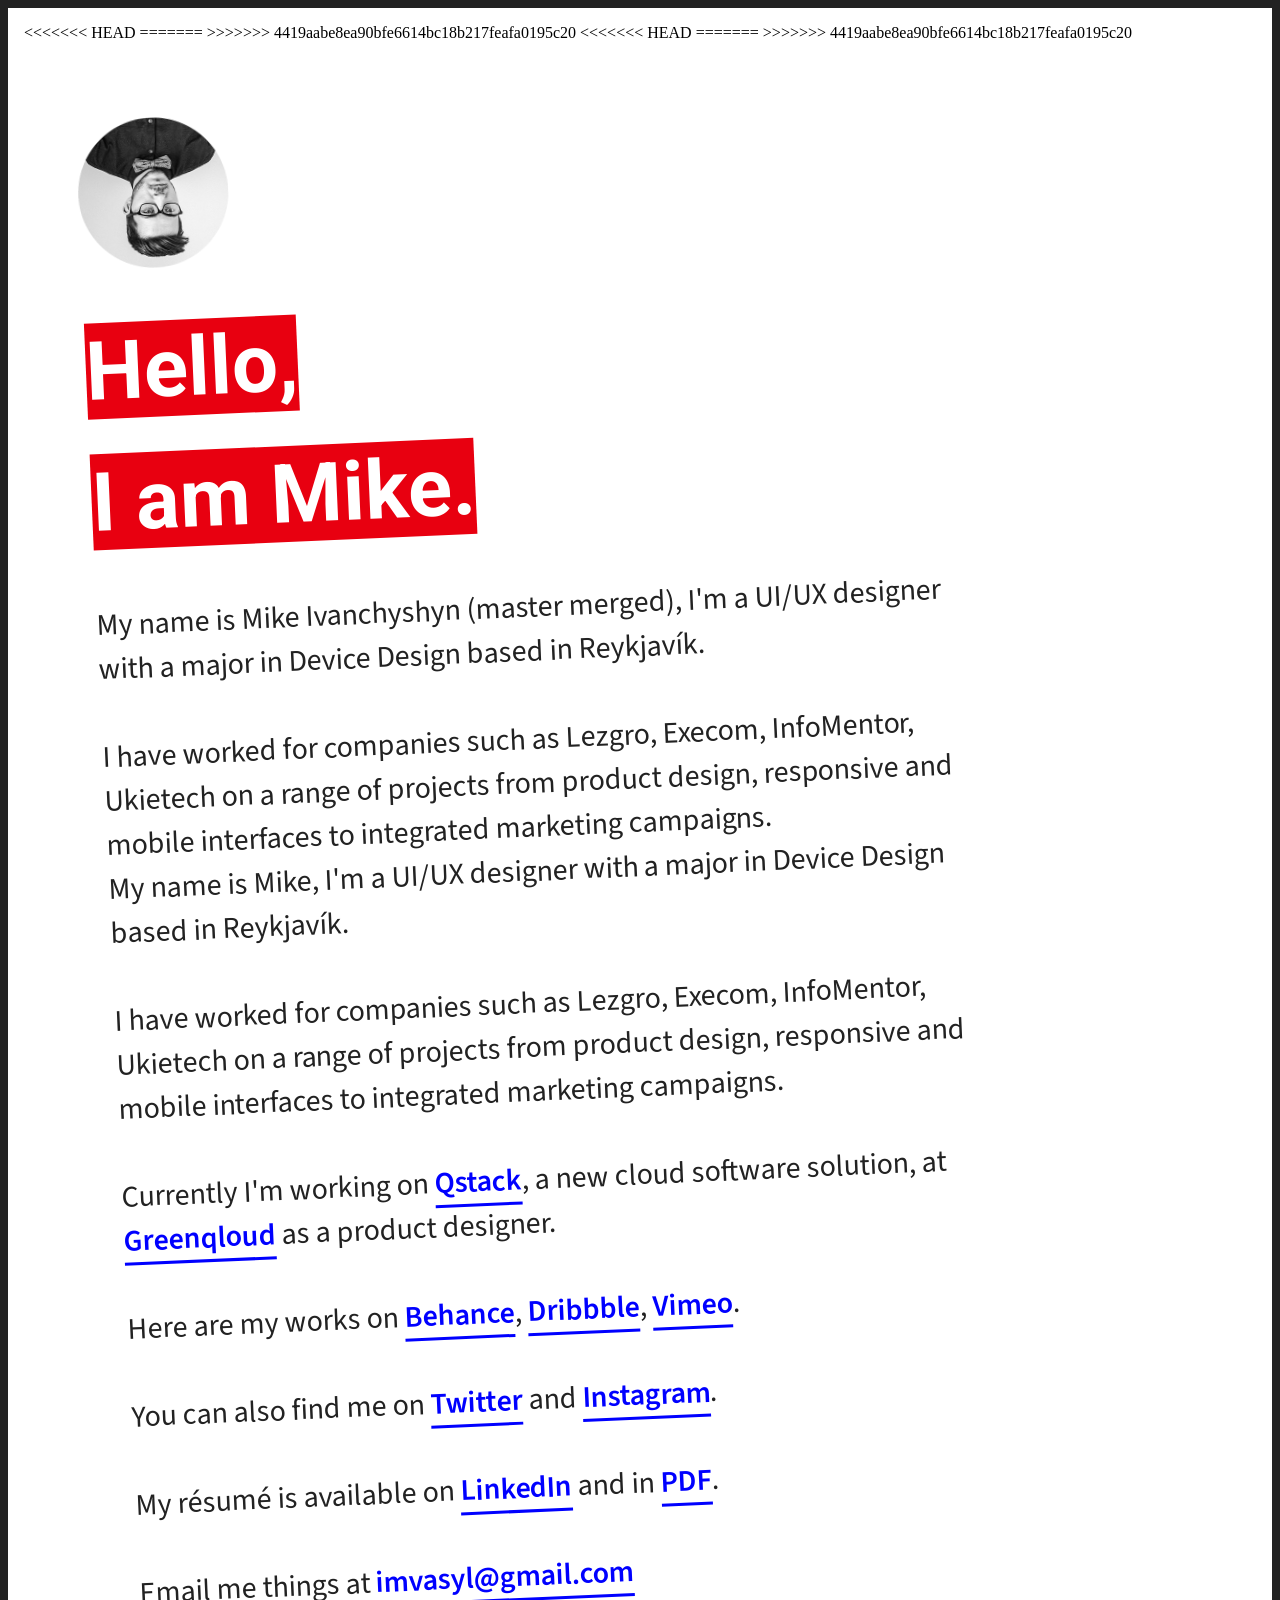
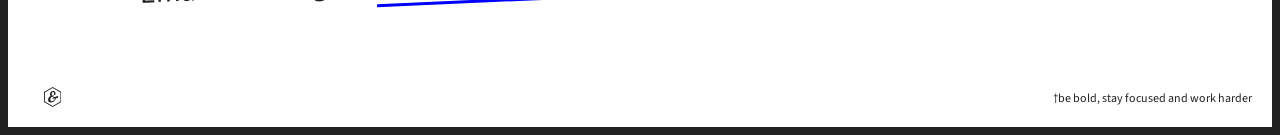
==== index.html @ f7f39c8c "Merged master fixed conflict." ====
<!DOCTYPE html>
<html lang="en">
<head>
<<<<<<< HEAD
	<title>Mike Ivanchyshyn - UI/UX Designer</title>
	<meta charset="utf-8">
	<meta property="og:title" content="Mike Ivanchyshyn, UI/UX Designer based in Reykjavík.">
=======
	<title>Mike - UI/UX Designer</title>
	<meta charset="utf-8">
	<meta property="og:title" content="Mike, UI/UX Designer based in Reykjavík.">
>>>>>>> 4419aabe8ea90bfe6614bc18b217feafa0195c20
	<meta property="og:type" content="website">
	<meta property="og:url" content="http://imvasyl.com">
	<meta property="og:image" content="http://imvasyl.com/images/hello@2x.png">
	<meta name="viewport" content="width=device-width, initial-scale=1.0">
	<link rel="stylesheet" href="css/core.css">   
    <meta name="description" content="UI/UX Designer based in Reykjavík."/>
	<meta name="keywords" content="ui, ux, design, qstack, iceland, reykjavik, movies, cv, resume, portfolio" />
<<<<<<< HEAD
	<meta name="author" content="Mike Ivanchyshyn" />
=======
	<meta name="author" content="Mike" />
>>>>>>> 4419aabe8ea90bfe6614bc18b217feafa0195c20
    <link rel="shortcut icon" href="images/icons/favicon.ico">
    <link rel="apple-touch-icon-precomposed" href="images/icons/phone.png">
    <link rel="apple-touch-icon-precomposed" sizes="72x72" href="images/icons/tablet.png">
    <link rel="apple-touch-icon-precomposed" sizes="114x114" href="images/icons/retina.png">
    <script>
  (function(i,s,o,g,r,a,m){i['GoogleAnalyticsObject']=r;i[r]=i[r]||function(){
  (i[r].q=i[r].q||[]).push(arguments)},i[r].l=1*new Date();a=s.createElement(o),
  m=s.getElementsByTagName(o)[0];a.async=1;a.src=g;m.parentNode.insertBefore(a,m)
  })(window,document,'script','//www.google-analytics.com/analytics.js','ga');
  ga('create', 'UA-55650185-1', 'auto');
  ga('send', 'pageview');
</script>
</head>
<body>
	<article class="slide first-content">
		<div class="label">&#8224be bold, stay focused and work harder</div>
		<div id="hero">
		<div class="center">
			<div class="row">
				<section class="fg12">
				<div class="image"></div>
				<h1><span style="background-color: #e80010">Hello,<br>I am Mike.</span></h1>
				</section>
				<section class="fg8">My name is Mike Ivanchyshyn (master merged), I'm a UI/UX designer with a major in Device Design based in Reykjavík.<br><br>I have worked for companies such as Lezgro, Execom, InfoMentor, Ukietech on a range of projects from product design, responsive and mobile interfaces to integrated marketing campaigns.</section>
				<section class="fg8">My name is Mike, I'm a UI/UX designer with a major in Device Design based in Reykjavík.<br><br>I have worked for companies such as Lezgro, Execom, InfoMentor, Ukietech on a range of projects from product design, responsive and mobile interfaces to integrated marketing campaigns.</section>
				<section class="fg8">
					<br>Currently I'm working on <a href="http://www.qstack.com/" target="_blank">Qstack</a>, a new cloud software solution, at <a href="http://www.greenqloud.com/" target="_blank">Greenqloud</a> as a product designer.
				</section>
				<section class="fg8"><br>Here are my works on <a href="http://bit.ly/1yxgBix" target="_blank">Behance</a>, <a href="http://bit.ly/1nhcpyp" target="_blank">Dribbble</a>, <a href="http://bit.ly/1uVtcsa" target="_blank">Vimeo</a>.
				</section>
				<section class="fg8"><br>You can also find me on <a href="http://bit.ly/1xsw8yW" target="_blank">Twitter</a> and <a href="http://bit.ly/1BzmZak" target="_blank">Instagram</a>.	
				</section>
				<section class="fg8"><br>My résumé is available on <a href="http://bit.ly/1pmM3GB" target="_blank">LinkedIn</a> and in <a href="files/mike_ivanchyshyn_résumé.pdf" target="_blank">PDF</a>.
				</section>
				<section class="fg8"><br>Email me things at <a href="mailto:imvasyl@gmail.com">imvasyl@gmail.com</a>
				</section>
				<section class="fg6">
					<br><br>
				</section>
			</div>
		</div>
		</div>
	</article>

<div class="icon">
       <svg version="1.1" id="Laag_1" xmlns="http://www.w3.org/2000/svg" xmlns:xlink="http://www.w3.org/1999/xlink" x="0px" y="0px"
	 width="17.321px" height="20px" viewBox="0 0 17.321 20" enable-background="new 0 0 17.321 20" xml:space="preserve">
<g>
	<g>
		<path fill="#222222" d="M8.66,20L0,15V5l8.66-5l8.66,5v10L8.66,20L8.66,20z M0.879,14.493l7.781,4.493l7.782-4.493V5.507
			L8.66,1.015L0.879,5.507V14.493L0.879,14.493z"/>
	</g>
	<g>
		<g>
			<path fill="#222222" d="M13.92,10.724c-0.474,0.163-1.554,0.547-2.027,0.681c-0.133,0.488-0.34,0.962-0.592,1.376
				c-0.281,0.533-0.651,0.991-1.095,1.376c-0.429,0.399-0.917,0.71-1.45,0.932c-0.562,0.222-1.213,0.326-1.819,0.326
				c-0.473,0-1.021-0.074-1.376-0.207c-0.34-0.148-0.621-0.34-0.843-0.562c-0.237-0.251-0.385-0.533-0.488-0.843
				c-0.104-0.325-0.163-0.651-0.163-0.991c0-0.385,0.059-0.784,0.178-1.184c0.133-0.414,0.311-0.799,0.547-1.154
				c0.532-0.769,1.183-1.257,2.086-1.494C6.553,8.742,6.331,8.476,6.183,8.165C6.035,7.854,5.961,7.529,5.961,7.203
				c0-0.399,0.074-0.754,0.237-1.139c0.178-0.355,0.399-0.71,0.681-1.021C7.159,4.733,7.5,4.496,7.899,4.304
				c0.399-0.178,0.829-0.281,1.302-0.281c2.441,0,2.766,2.722,1.953,4.349C10.665,8.061,9.97,7.618,9.659,7.366
				C11.183,5.251,8.52,3.86,7.81,6.271c-0.074,0.251-0.118,0.503-0.118,0.74c0,0.222,0.029,0.429,0.089,0.636
				C8.076,8.816,8.801,8.534,9.97,8.46L9.704,9.481c-2.042,0.104-3.388,1.036-3.388,3.121c0,2.397,3.61,2.012,4.823-1.05
				c-0.843,0.177-1.701,0.281-2.574,0.296c0.089-0.429,0.177-0.932,0.251-1.376c1.627-0.089,3.994-0.828,5.444-1.627
				C14.171,9.348,14.023,10.235,13.92,10.724z"/>
		</g>
	</g>
</g></svg>
</div>

</body>
</html>
---- css/core.css ----
@import url(http://fonts.googleapis.com/css?family=Roboto:900);
@import url(http://fonts.googleapis.com/css?family=Source+Sans+Pro);
@import url(http://fonts.googleapis.com/css?family=Source+Sans+Pro:600);

html { 

text-rendering: optimizeLegibility !important;

-webkit-font-smoothing: antialiased !important;

-moz-osx-font-smoothing: grayscale;

}

i[class*="icon"] {
  margin-right:8px;
  line-height: 1;
}

.image {
  margin-top: 30px;
  margin-bottom: 20px;
  width: 150px;
  height: 150px;
  background-size: cover;
  background-repeat: no-repeat;
  background-image: url("../images/hello@2x.png");
}

article,section,summary{display:block}
body{margin:0}a{background:transparent}
.center{max-width:80em;margin:0 auto;position:relative}
.row{margin:0 .5em;padding:2% 1em 0;overflow:hidden;height:1%;*zoom:1;min-height:1%}
.clearfix{height:0;clear:both;display:block;overflow:hidden;visibility:hidden;width:0;height:0}
.fg6,.fg8,.fg12{margin:0 8% 0;padding:0;float:left;position:relative}
.fg12{width:96%}.fg8{width:72.66%}.fg6{width:46%}
.push12{margin-left:100%}
.push8{margin-left:68.66%}
.push6{margin-left:52%}
.fg-no-gutter{padding:0 3.5%;margin-top:0;margin-bottom:0}
.fg-no-gutter > [class*="fg"]{margin:0;padding:0;float:left;position:relative}
.fg-no-gutter img{max-width:100%;max-height:100%}
.fg-no-gutter .fg12{width:100%}.fg-no-gutter .fg8{width:66.66%}.fg-no-gutter .fg6{width:50%}.fg-no-gutter 
.push12{margin-left:100%}.fg-no-gutter .push8{margin-left:66.66%}.fg-no-gutter .push6{margin-left:50%}.fg-no-gutter
.fg-no-mobile{display:block !important}.fg-no-desktop{display:none !important}@media screen and (max-width: 36.5em ){.row{padding:0 1em;margin:0}.fg1,.fg2{width:46%;margin-bottom:1em}.fg3,.fg4,.fg5,.fg6,.fg7,.fg8,.fg9,.fg10,.fg11,.fg12{margin:0 2% 1em;padding:0;width:96%}.fg-no-gutter > [class*="fg"]{width:50%}.fg-no-mobile{display:none !important}.fg-no-desktop{display:block !important}}

body { padding: 16px;
border: 8px solid #222222;
  background: #fff;
  background:linear-gradient(to right, #fff, #fff, #fff, #fff);
  background-size: 600% 100%;
  position:relative;
  z-index:1;
  -webkit-animation:HeroBG 20s ease infinite;
  -moz-animation:HeroBG 20s ease infinite;
  -o-animation:HeroBG 20s ease infinite;
  animation:HeroBG 20s ease infinite
}

@-webkit-keyframes 
HeroBG {
  0%{background-position:0 0}
  50%{background-position:100% 0}
  100%{background-position:0 0}
  }

@-moz-keyframes 
HeroBG{
  
0%{background-position:0 0}
50%{background-position:100% 0}
100%{background-position:0 0}

}

@-o-keyframes HeroBG
{

0%{background-position:0 0}
50%{background-position:100% 0}
100%{background-position:0 0}

}

@keyframes HeroBG
{
  0%{background-position:0 0}
  50%{background-position:100% 0}
  100%{background-position:0 0}
}


.row {

    -ms-transform: rotate(-2.5deg); /* IE 9 */
    -webkit-transform: rotate(-2.5deg); /* Chrome, Safari, Opera */
    transform: rotate(-2.5deg);
}


a {
  color: blue;
  text-decoration: none;
  font-family: 'Source Sans Pro', Arial, sans-serif !important;
  font-weight: 600;
  border-bottom: 3px solid blue;

}

a:hover {
  color: white;
  background-color: blue;
  border-bottom: 3px solid blue;
}


h1 {color: white;
  font-size:5.1em;
  margin:0.45em 0;
  text-align: left;
  letter-spacing: 0.00em;
  line-height: 1.6em;
  font-family: 'Roboto', sans-serif;
  
}

::selection {
    color: blue;}

.fg12 {
	margin-left: 60px;
  
}

.fg8 {
  color: #222222;
  margin-left: 60px;
  margin-right: 10px;
	font-size: 30px !important;
	letter-spacing: -0.00em;
  font-family: "Source Sans Pro", sans-serif !important; 
	font-weight: 400;
  line-height: 44px;
	text-align: left;
}

.fg6 {margin-bottom: 60px;
  font-size: 12px !important;
  letter-spacing: -0.000em;
  color: #222222;
  font-family: "Source Sans Pro", sans-serif !important;
  text-align: left;
  
}

.icon {
  margin-left: 20px;
          }

.label {
  position: absolute;
  right: 20px;
  bottom: 20px;
 font-size: 12px !important;
  letter-spacing: -0.000em;
  color: #222222;
  font-family: "Source Sans Pro", Arial, sans-serif !important;
  text-align: right;}


}
.fg-no-gutter > [class*="fg"] {
	height: auto;
	background: none;
}


/* ======================================= 
   media queries
   ======================================= */


/* tablet size */   
@media screen and (max-width: 48em ) {
	
	/* css */
	
}   
    
/* smartphone size */
@media screen and (max-width: 568px ) {

.row{
    
    -ms-transform: rotate(-0.0deg); /* IE 9 */
    -webkit-transform: rotate(-0.0deg); /* Chrome, Safari, Opera */
    transform: rotate(-0.0deg);
}

  body { 
  padding: 0px;
  border: 6px solid #222222;
 
   
}



.image {
  margin-top: 30px;
  margin-bottom: 20px;
  padding: 30 0 20 20px;
  width: 120px;
  height: 120px;
  background-size: cover;
  background-repeat: no-repeat;
  background-image: url("../images/hello@2x.png");
}

h1 {font-size: 3.5em;
  margin: 0.65em 0 0.15em ;
  text-align: left;
  position:relative;
  color: white;
  line-height: 1.6em;
  letter-spacing: 0.00em;
  font-family: 'Roboto', sans-serif;
}

.fg12 {
  margin-left: 10px;
  
}

.fg8 {
  margin-left: 10px;
  font-size: 27px !important;
  letter-spacing: -0.00em;
  color: #222222;
  text-align: justify;
  font-family: "Source Sans Pro", Arial, sans-serif !important; 
  font-weight: 400;
  line-height: 40px;
  text-align: left;
}

.fg6 {
  margin-left: 10px;
  margin-bottom: 0px;
  font-size: 12px !important;
  letter-spacing: -0.000em;
  color: #222222;
  font-family: "Source Sans Pro", Arial, sans-serif !important;
  text-align: left;
  
}

.icon { margin-left: 26px;
  margin-bottom: 10px;
          }

.label {
  right: 26px;
  bottom: 17px;
 font-size: 13px !important;
  letter-spacing: -0.000em;
  color: #222222;
  font-family: "Source Sans Pro", Arial, sans-serif !important;
  text-align: right;}

}
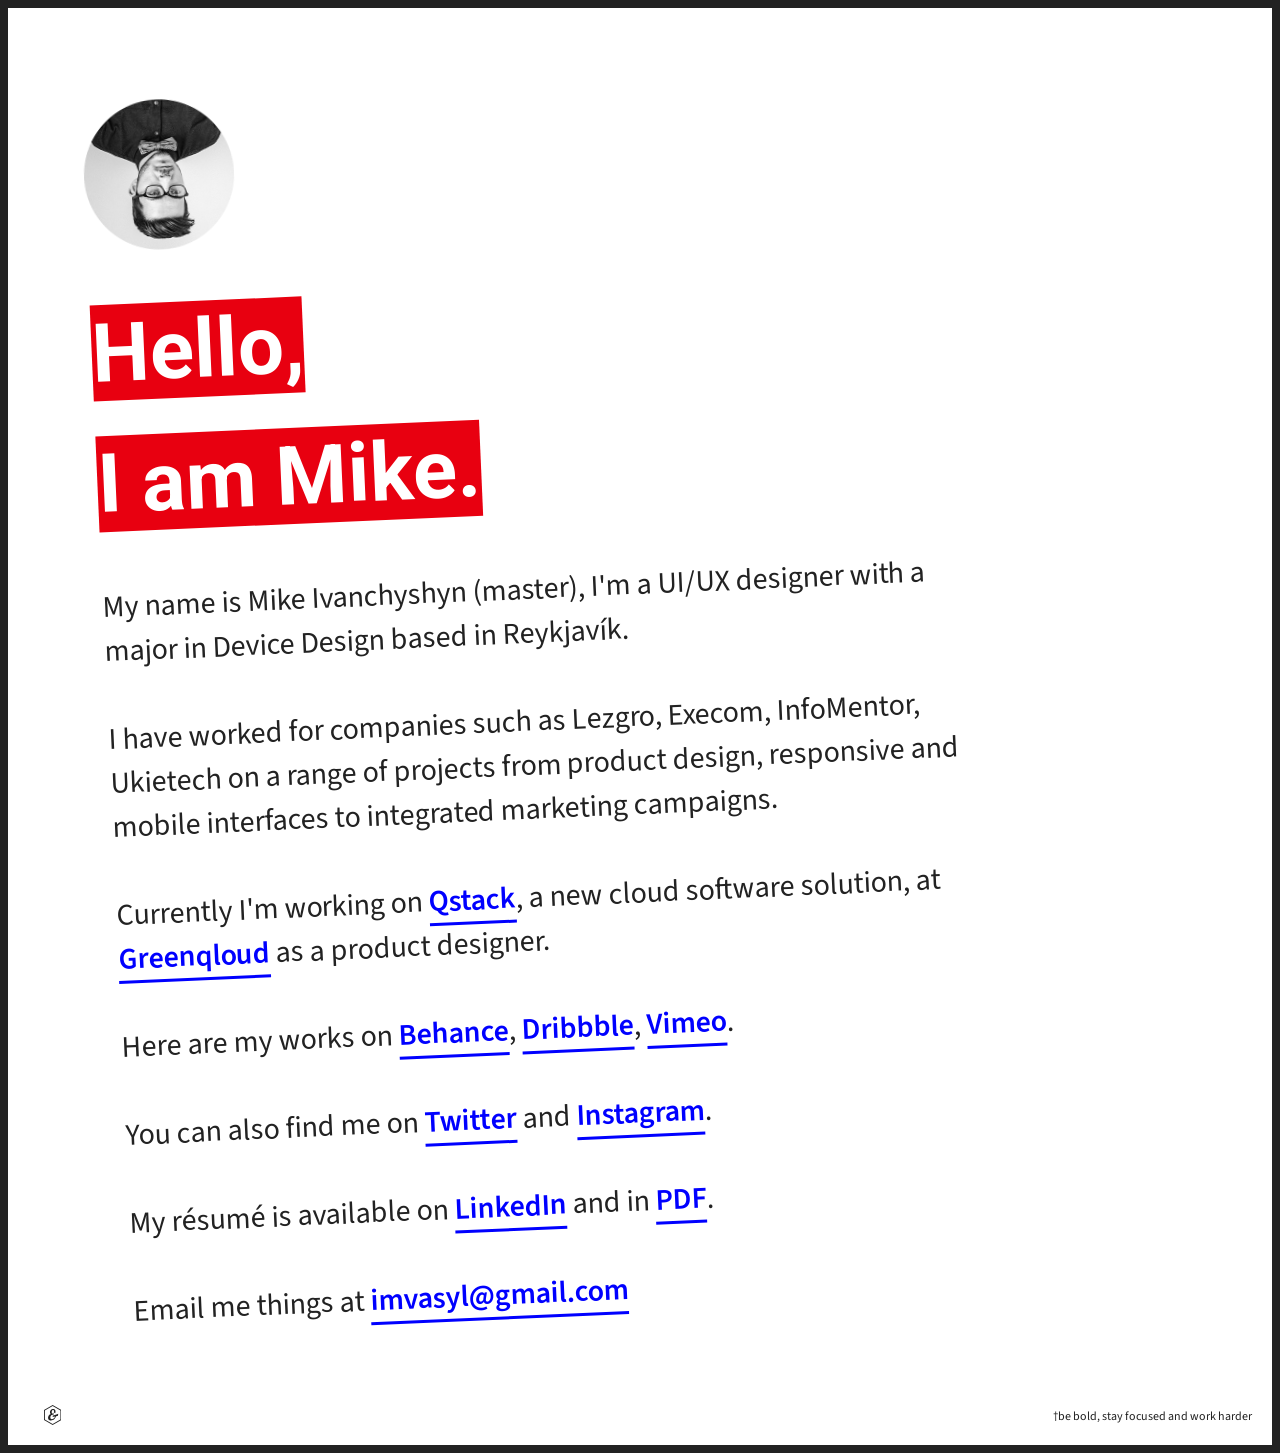
==== commit 9906d9b5: "ffdfd" ====
--- a/index.html
+++ b/index.html
@@ -1,15 +1,9 @@
 <!DOCTYPE html>
 <html lang="en">
 <head>
-<<<<<<< HEAD
 	<title>Mike Ivanchyshyn - UI/UX Designer</title>
 	<meta charset="utf-8">
 	<meta property="og:title" content="Mike Ivanchyshyn, UI/UX Designer based in Reykjavík.">
-=======
-	<title>Mike - UI/UX Designer</title>
-	<meta charset="utf-8">
-	<meta property="og:title" content="Mike, UI/UX Designer based in Reykjavík.">
->>>>>>> 4419aabe8ea90bfe6614bc18b217feafa0195c20
 	<meta property="og:type" content="website">
 	<meta property="og:url" content="http://imvasyl.com">
 	<meta property="og:image" content="http://imvasyl.com/images/hello@2x.png">
@@ -17,11 +11,7 @@
 	<link rel="stylesheet" href="css/core.css">   
     <meta name="description" content="UI/UX Designer based in Reykjavík."/>
 	<meta name="keywords" content="ui, ux, design, qstack, iceland, reykjavik, movies, cv, resume, portfolio" />
-<<<<<<< HEAD
 	<meta name="author" content="Mike Ivanchyshyn" />
-=======
-	<meta name="author" content="Mike" />
->>>>>>> 4419aabe8ea90bfe6614bc18b217feafa0195c20
     <link rel="shortcut icon" href="images/icons/favicon.ico">
     <link rel="apple-touch-icon-precomposed" href="images/icons/phone.png">
     <link rel="apple-touch-icon-precomposed" sizes="72x72" href="images/icons/tablet.png">
@@ -45,8 +35,7 @@
 				<div class="image"></div>
 				<h1><span style="background-color: #e80010">Hello,<br>I am Mike.</span></h1>
 				</section>
-				<section class="fg8">My name is Mike Ivanchyshyn (master merged), I'm a UI/UX designer with a major in Device Design based in Reykjavík.<br><br>I have worked for companies such as Lezgro, Execom, InfoMentor, Ukietech on a range of projects from product design, responsive and mobile interfaces to integrated marketing campaigns.</section>
-				<section class="fg8">My name is Mike, I'm a UI/UX designer with a major in Device Design based in Reykjavík.<br><br>I have worked for companies such as Lezgro, Execom, InfoMentor, Ukietech on a range of projects from product design, responsive and mobile interfaces to integrated marketing campaigns.</section>
+				<section class="fg8">My name is Mike Ivanchyshyn (master), I'm a UI/UX designer with a major in Device Design based in Reykjavík.<br><br>I have worked for companies such as Lezgro, Execom, InfoMentor, Ukietech on a range of projects from product design, responsive and mobile interfaces to integrated marketing campaigns.</section>
 				<section class="fg8">
 					<br>Currently I'm working on <a href="http://www.qstack.com/" target="_blank">Qstack</a>, a new cloud software solution, at <a href="http://www.greenqloud.com/" target="_blank">Greenqloud</a> as a product designer.
 				</section>
@@ -91,6 +80,5 @@
 	</g>
 </g></svg>
 </div>
-
 </body>
 </html>
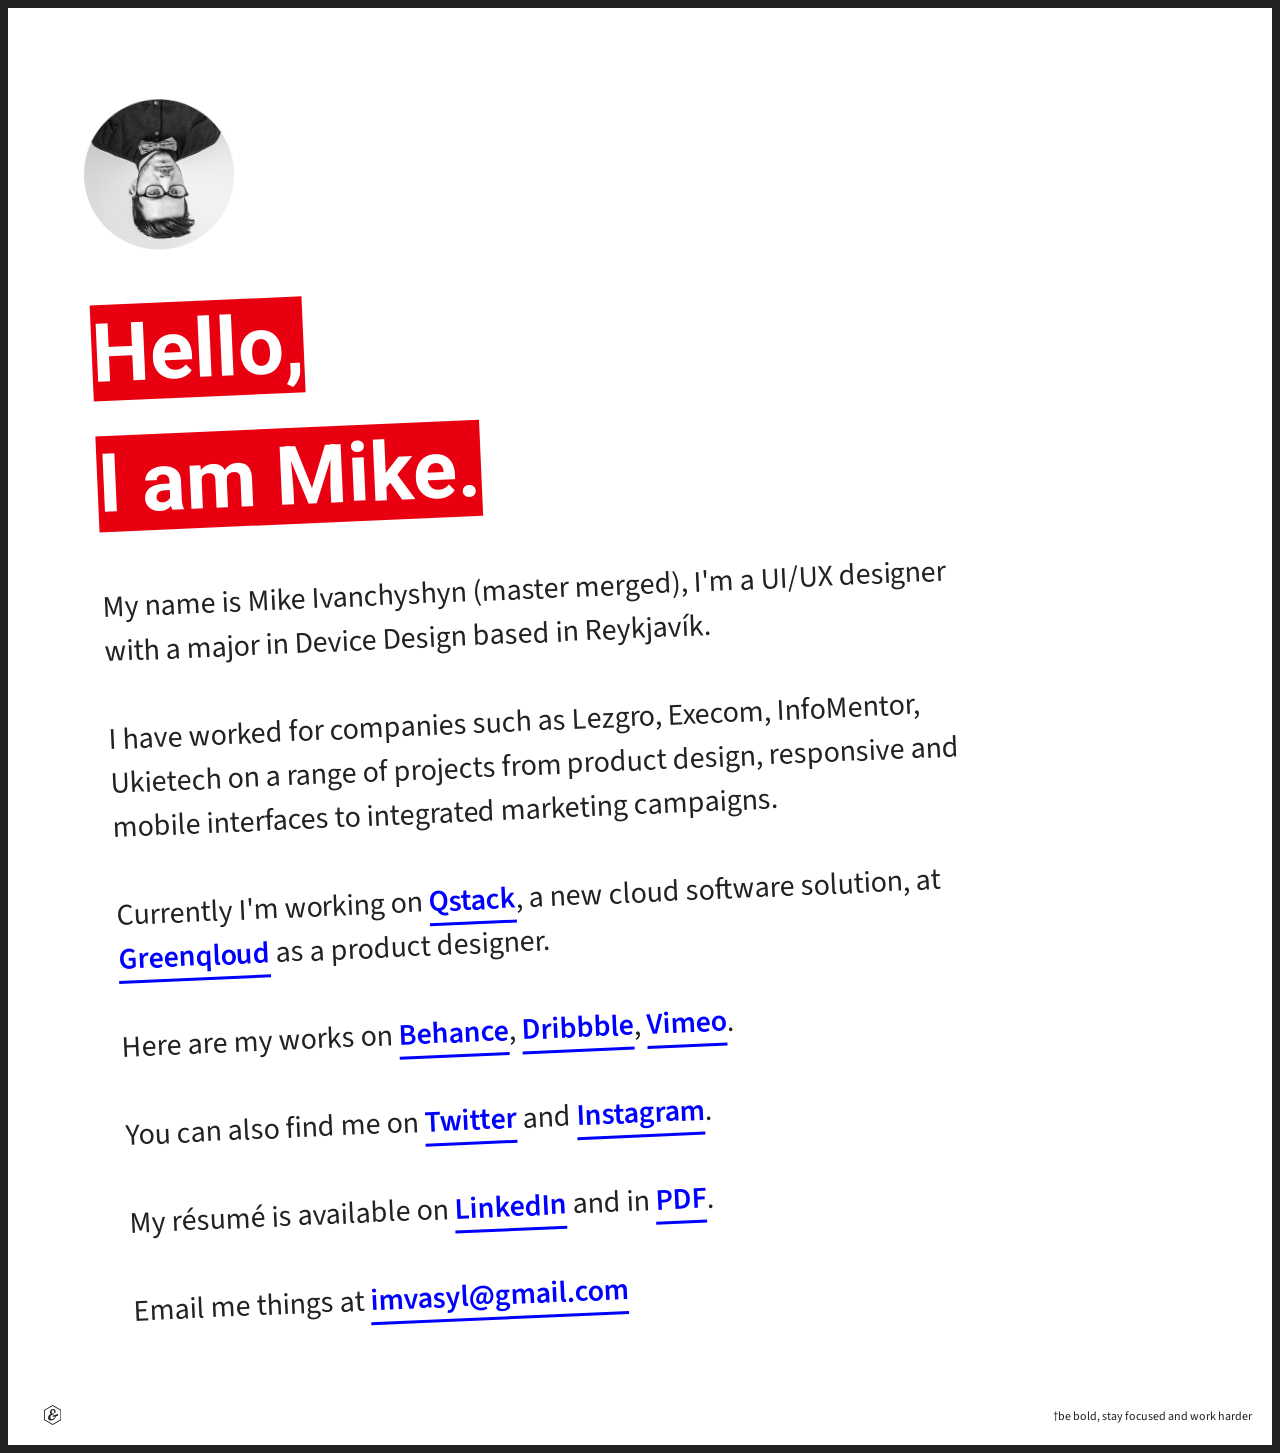
==== commit b99da025: "Clean commit" ====
--- a/index.html
+++ b/index.html
@@ -35,7 +35,7 @@
 				<div class="image"></div>
 				<h1><span style="background-color: #e80010">Hello,<br>I am Mike.</span></h1>
 				</section>
-				<section class="fg8">My name is Mike Ivanchyshyn (master), I'm a UI/UX designer with a major in Device Design based in Reykjavík.<br><br>I have worked for companies such as Lezgro, Execom, InfoMentor, Ukietech on a range of projects from product design, responsive and mobile interfaces to integrated marketing campaigns.</section>
+				<section class="fg8">My name is Mike Ivanchyshyn (master merged), I'm a UI/UX designer with a major in Device Design based in Reykjavík.<br><br>I have worked for companies such as Lezgro, Execom, InfoMentor, Ukietech on a range of projects from product design, responsive and mobile interfaces to integrated marketing campaigns.</section>
 				<section class="fg8">
 					<br>Currently I'm working on <a href="http://www.qstack.com/" target="_blank">Qstack</a>, a new cloud software solution, at <a href="http://www.greenqloud.com/" target="_blank">Greenqloud</a> as a product designer.
 				</section>
@@ -80,5 +80,6 @@
 	</g>
 </g></svg>
 </div>
+
 </body>
 </html>
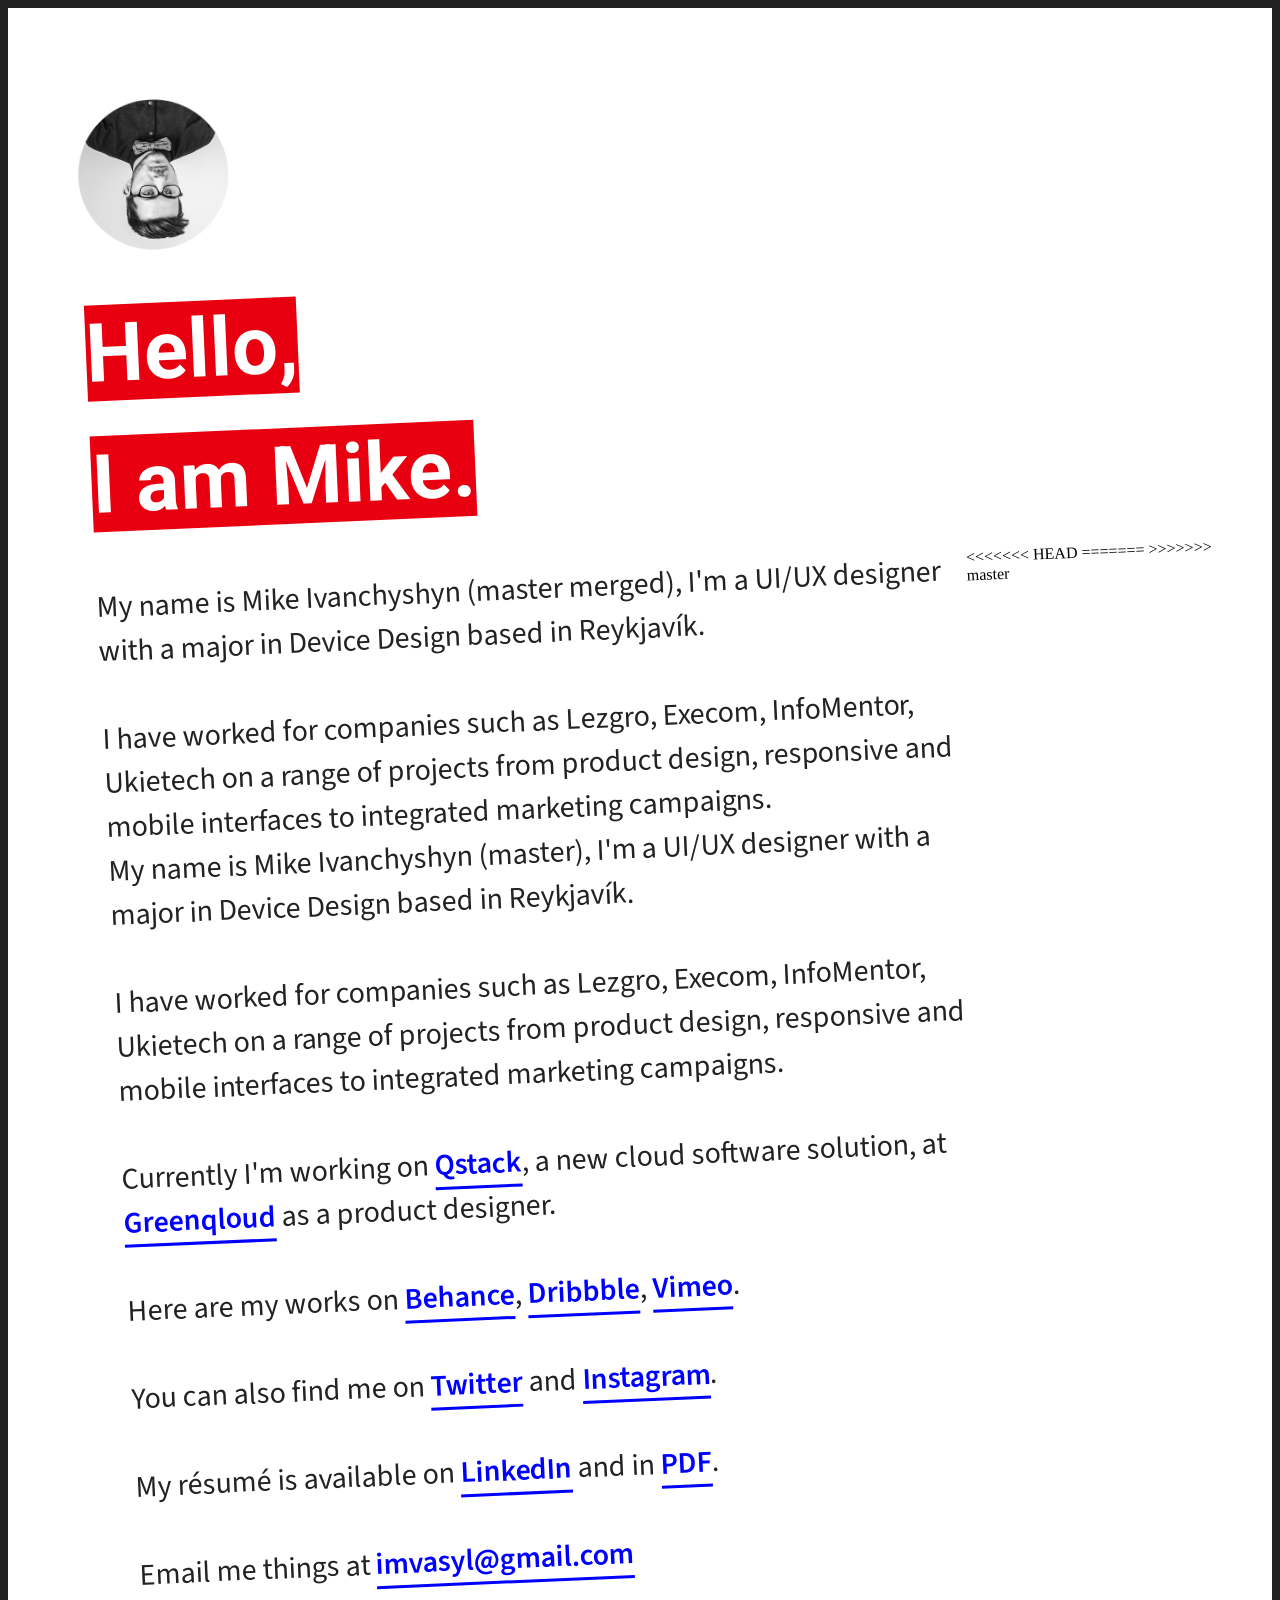
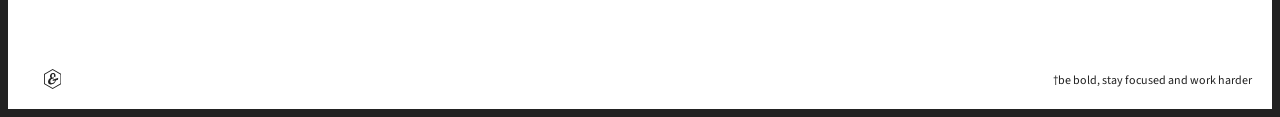
==== commit 1fd9d45d: "Fixed changes" ====
--- a/index.html
+++ b/index.html
@@ -35,7 +35,11 @@
 				<div class="image"></div>
 				<h1><span style="background-color: #e80010">Hello,<br>I am Mike.</span></h1>
 				</section>
+<<<<<<< HEAD
 				<section class="fg8">My name is Mike Ivanchyshyn (master merged), I'm a UI/UX designer with a major in Device Design based in Reykjavík.<br><br>I have worked for companies such as Lezgro, Execom, InfoMentor, Ukietech on a range of projects from product design, responsive and mobile interfaces to integrated marketing campaigns.</section>
+=======
+				<section class="fg8">My name is Mike Ivanchyshyn (master), I'm a UI/UX designer with a major in Device Design based in Reykjavík.<br><br>I have worked for companies such as Lezgro, Execom, InfoMentor, Ukietech on a range of projects from product design, responsive and mobile interfaces to integrated marketing campaigns.</section>
+>>>>>>> master
 				<section class="fg8">
 					<br>Currently I'm working on <a href="http://www.qstack.com/" target="_blank">Qstack</a>, a new cloud software solution, at <a href="http://www.greenqloud.com/" target="_blank">Greenqloud</a> as a product designer.
 				</section>
@@ -80,6 +84,5 @@
 	</g>
 </g></svg>
 </div>
-
 </body>
 </html>
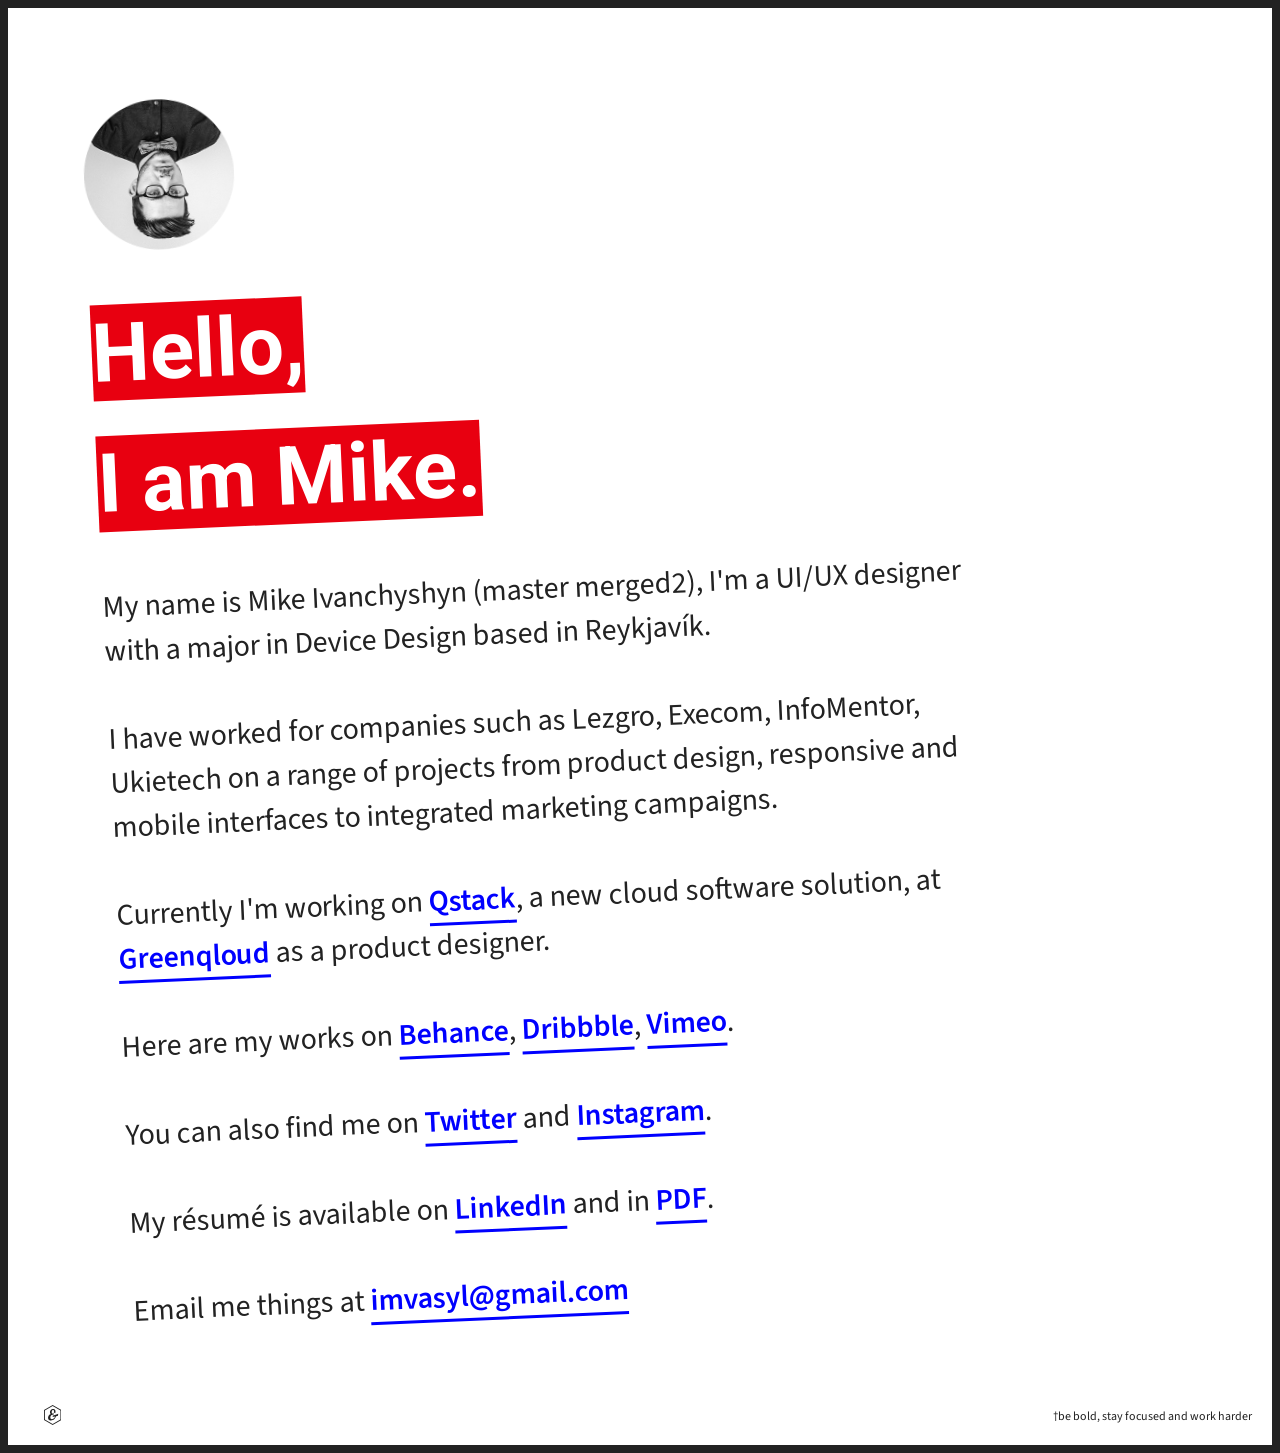
==== commit 44ed855f: "gdsffdsf" ====
--- a/index.html
+++ b/index.html
@@ -35,11 +35,7 @@
 				<div class="image"></div>
 				<h1><span style="background-color: #e80010">Hello,<br>I am Mike.</span></h1>
 				</section>
-<<<<<<< HEAD
-				<section class="fg8">My name is Mike Ivanchyshyn (master merged), I'm a UI/UX designer with a major in Device Design based in Reykjavík.<br><br>I have worked for companies such as Lezgro, Execom, InfoMentor, Ukietech on a range of projects from product design, responsive and mobile interfaces to integrated marketing campaigns.</section>
-=======
-				<section class="fg8">My name is Mike Ivanchyshyn (master), I'm a UI/UX designer with a major in Device Design based in Reykjavík.<br><br>I have worked for companies such as Lezgro, Execom, InfoMentor, Ukietech on a range of projects from product design, responsive and mobile interfaces to integrated marketing campaigns.</section>
->>>>>>> master
+				<section class="fg8">My name is Mike Ivanchyshyn (master merged2), I'm a UI/UX designer with a major in Device Design based in Reykjavík.<br><br>I have worked for companies such as Lezgro, Execom, InfoMentor, Ukietech on a range of projects from product design, responsive and mobile interfaces to integrated marketing campaigns.</section>
 				<section class="fg8">
 					<br>Currently I'm working on <a href="http://www.qstack.com/" target="_blank">Qstack</a>, a new cloud software solution, at <a href="http://www.greenqloud.com/" target="_blank">Greenqloud</a> as a product designer.
 				</section>
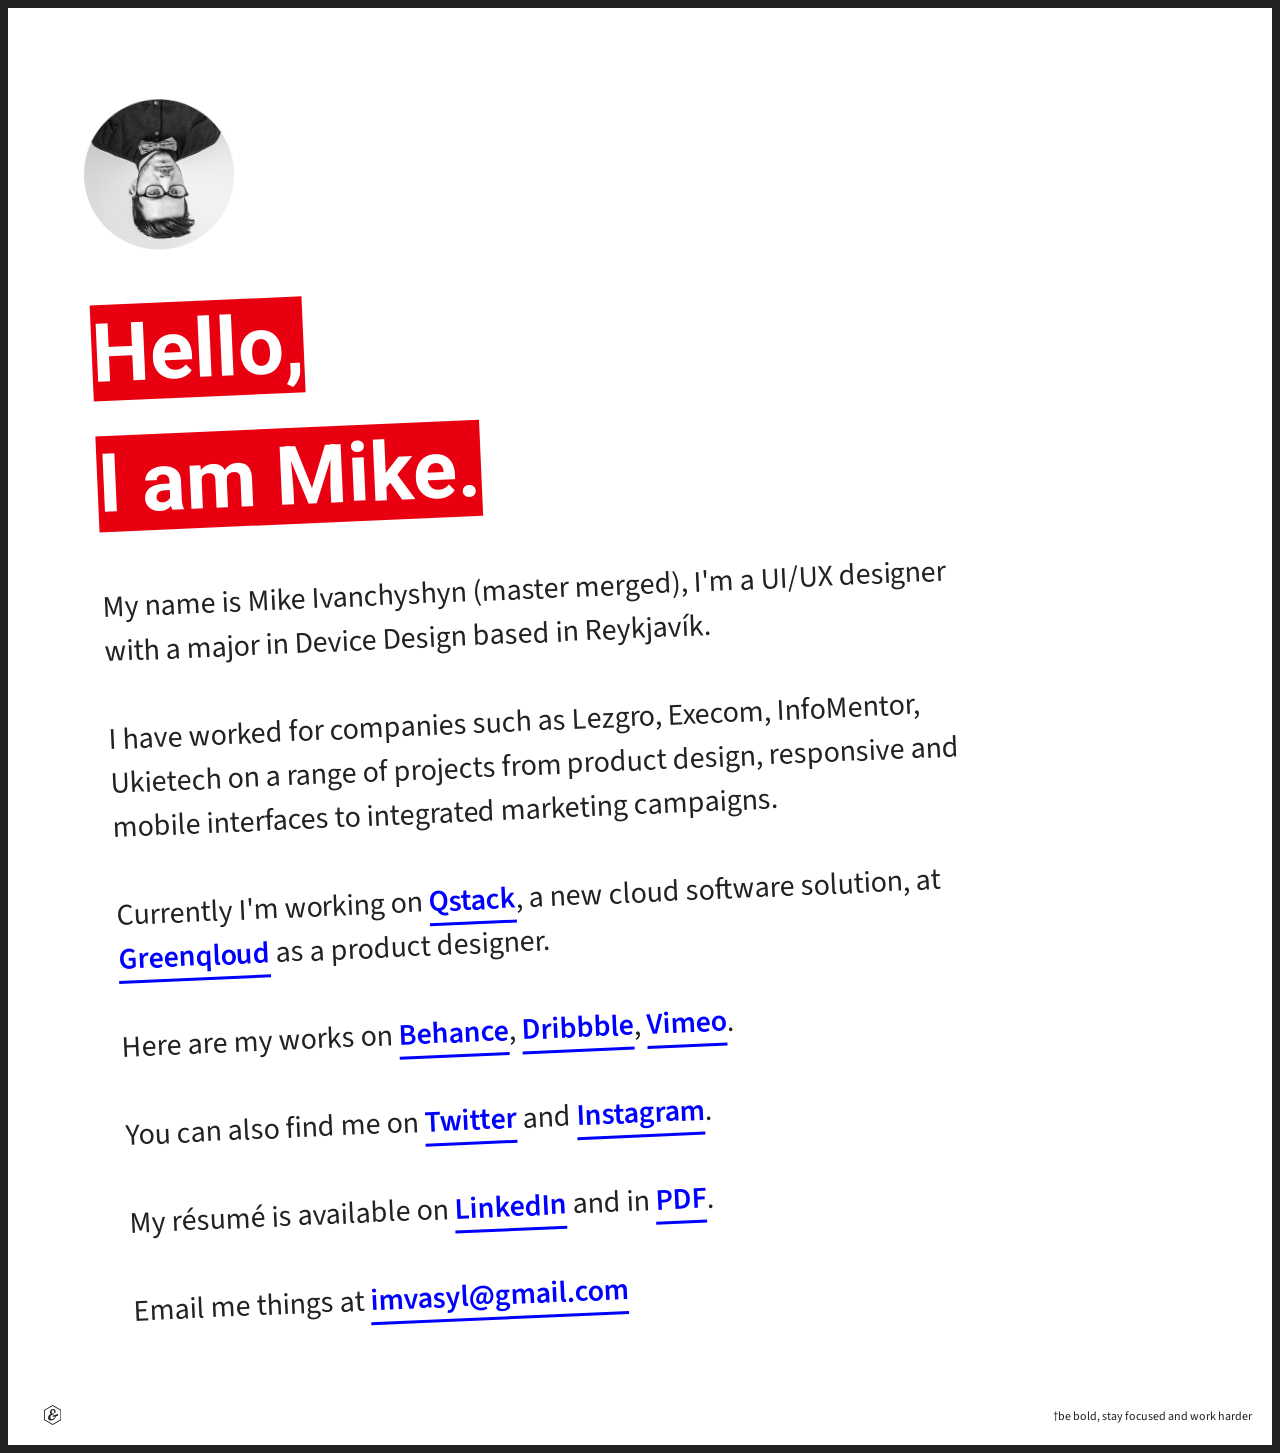
==== commit 0f7cf767: "yessssssss" ====
--- a/index.html
+++ b/index.html
@@ -35,7 +35,7 @@
 				<div class="image"></div>
 				<h1><span style="background-color: #e80010">Hello,<br>I am Mike.</span></h1>
 				</section>
-				<section class="fg8">My name is Mike Ivanchyshyn (master merged2), I'm a UI/UX designer with a major in Device Design based in Reykjavík.<br><br>I have worked for companies such as Lezgro, Execom, InfoMentor, Ukietech on a range of projects from product design, responsive and mobile interfaces to integrated marketing campaigns.</section>
+				<section class="fg8">My name is Mike Ivanchyshyn (master merged), I'm a UI/UX designer with a major in Device Design based in Reykjavík.<br><br>I have worked for companies such as Lezgro, Execom, InfoMentor, Ukietech on a range of projects from product design, responsive and mobile interfaces to integrated marketing campaigns.</section>
 				<section class="fg8">
 					<br>Currently I'm working on <a href="http://www.qstack.com/" target="_blank">Qstack</a>, a new cloud software solution, at <a href="http://www.greenqloud.com/" target="_blank">Greenqloud</a> as a product designer.
 				</section>
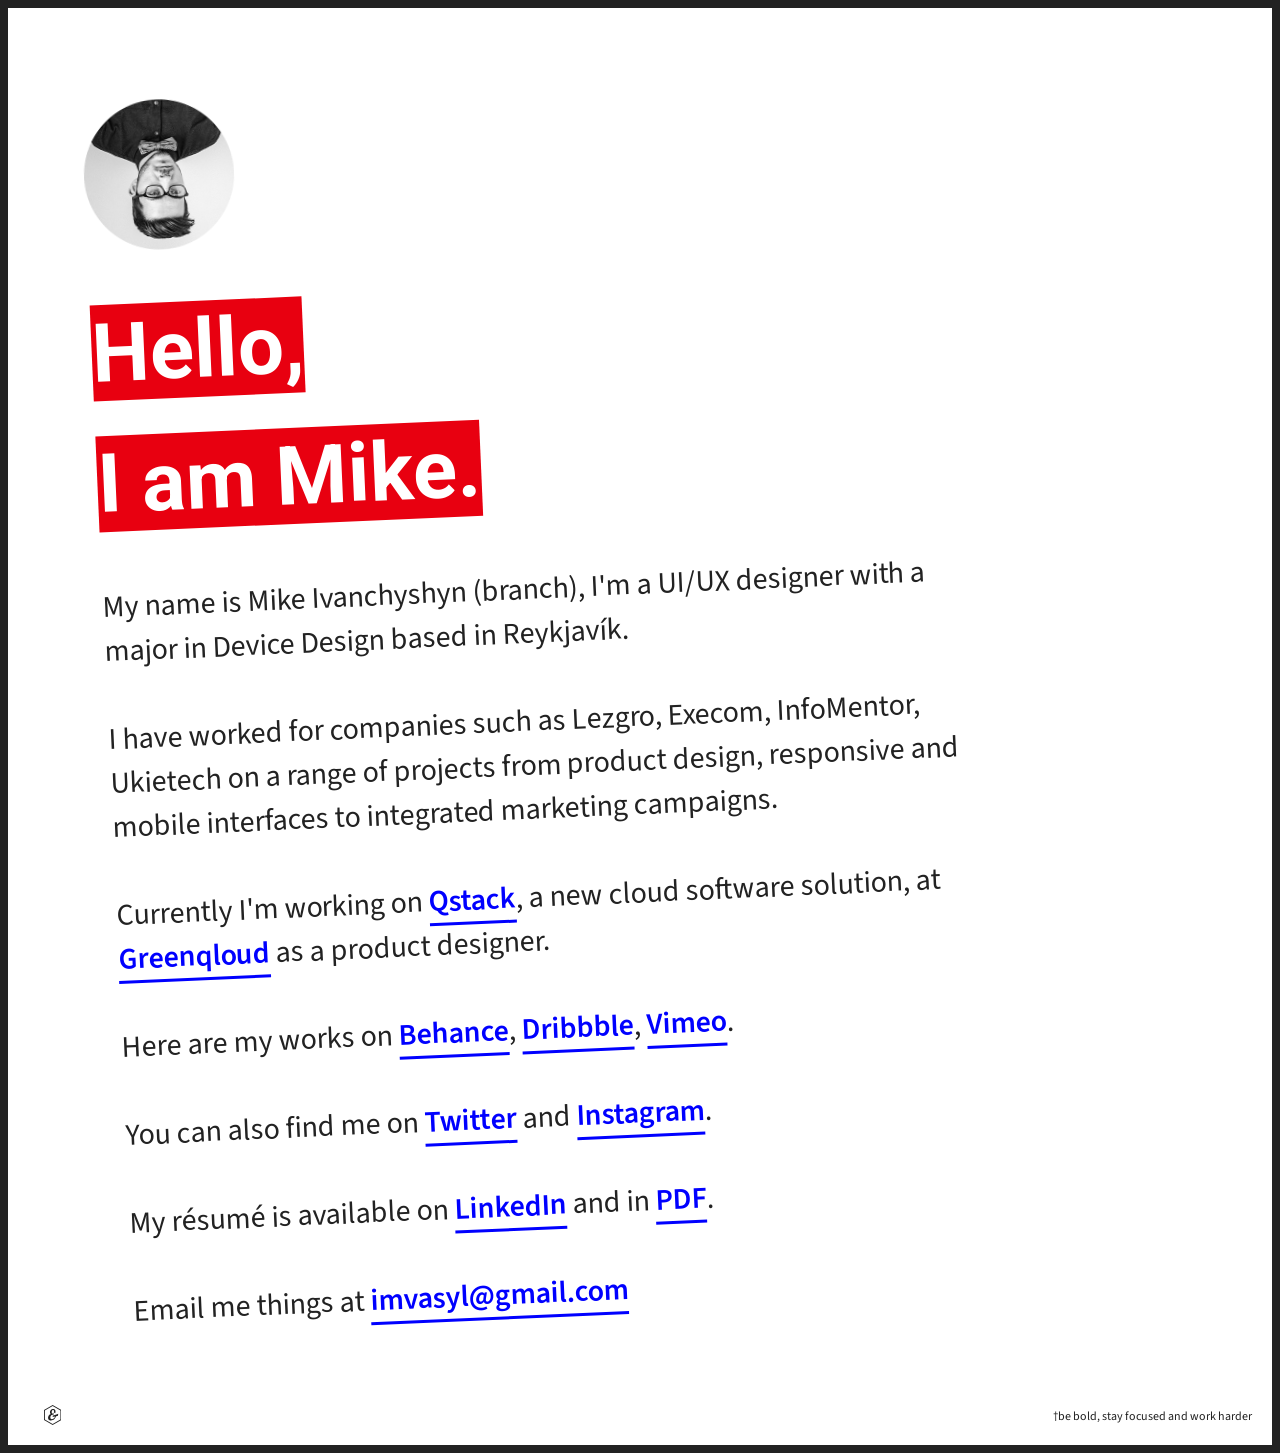
==== commit 9253f6d4: "fdf" ====
--- a/index.html
+++ b/index.html
@@ -35,7 +35,7 @@
 				<div class="image"></div>
 				<h1><span style="background-color: #e80010">Hello,<br>I am Mike.</span></h1>
 				</section>
-				<section class="fg8">My name is Mike Ivanchyshyn (master merged), I'm a UI/UX designer with a major in Device Design based in Reykjavík.<br><br>I have worked for companies such as Lezgro, Execom, InfoMentor, Ukietech on a range of projects from product design, responsive and mobile interfaces to integrated marketing campaigns.</section>
+				<section class="fg8">My name is Mike Ivanchyshyn (branch), I'm a UI/UX designer with a major in Device Design based in Reykjavík.<br><br>I have worked for companies such as Lezgro, Execom, InfoMentor, Ukietech on a range of projects from product design, responsive and mobile interfaces to integrated marketing campaigns.</section>
 				<section class="fg8">
 					<br>Currently I'm working on <a href="http://www.qstack.com/" target="_blank">Qstack</a>, a new cloud software solution, at <a href="http://www.greenqloud.com/" target="_blank">Greenqloud</a> as a product designer.
 				</section>
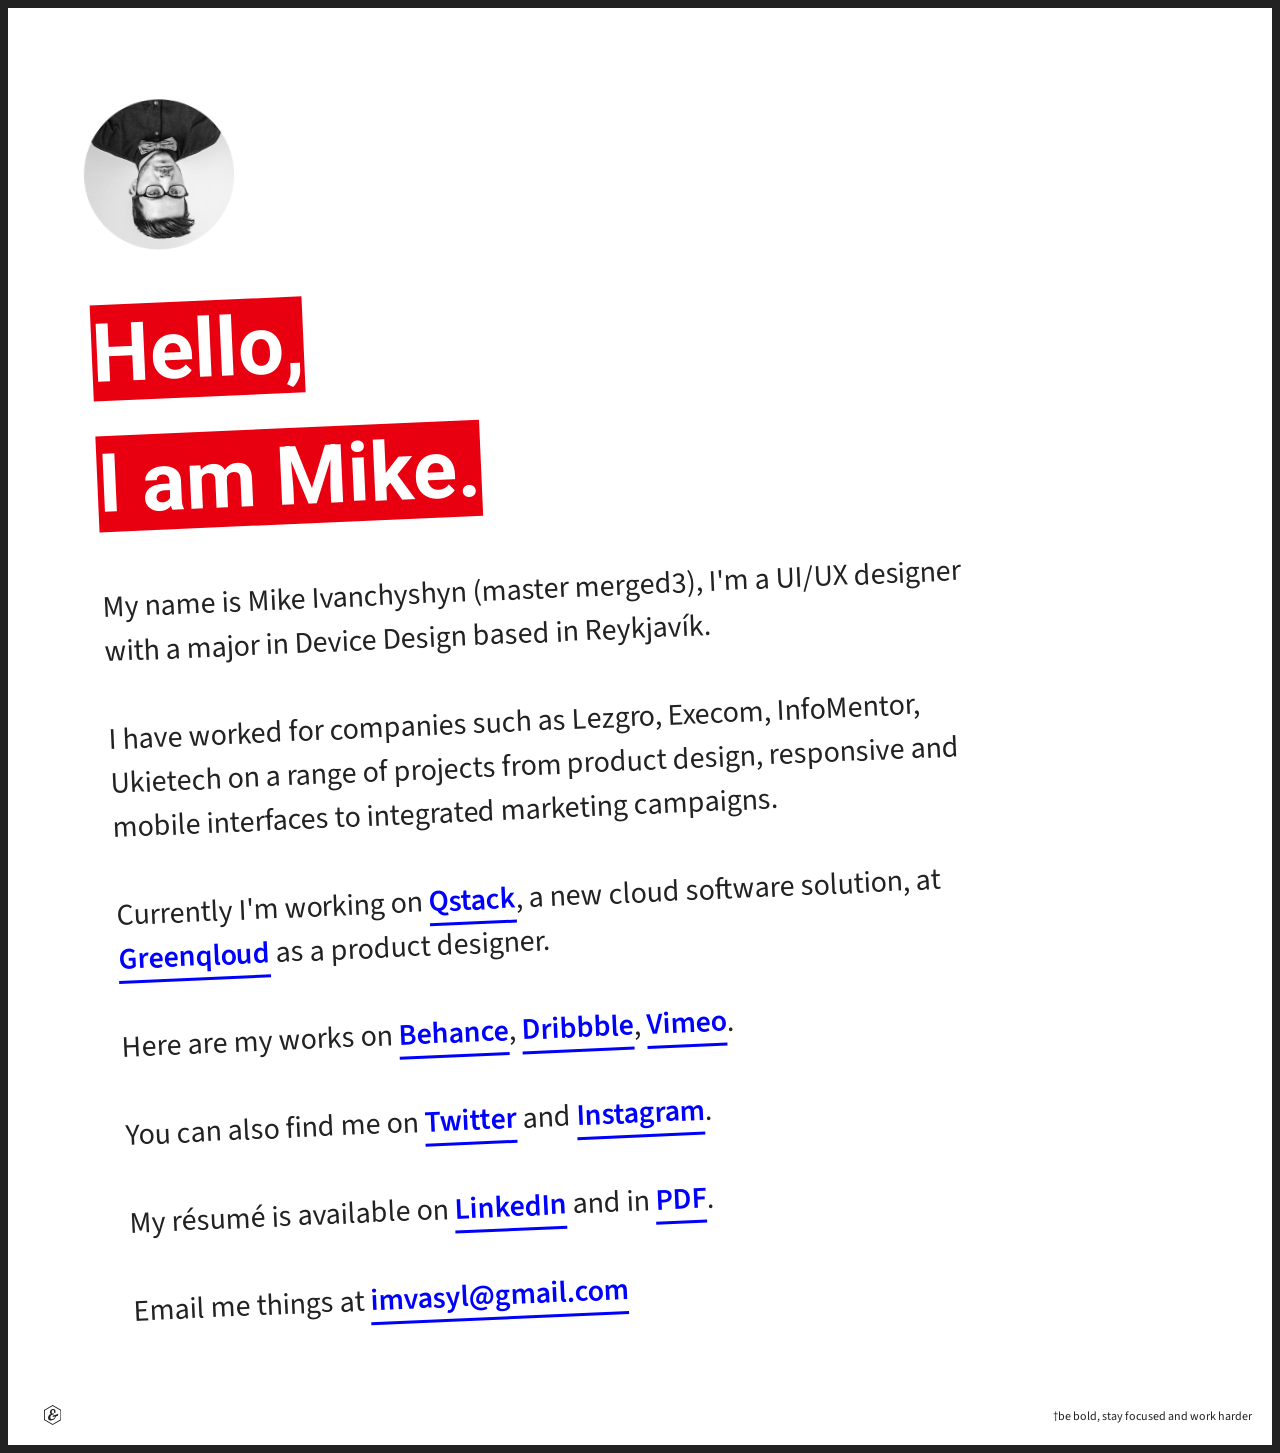
==== commit a4851b04: "dfd" ====
--- a/index.html
+++ b/index.html
@@ -35,7 +35,7 @@
 				<div class="image"></div>
 				<h1><span style="background-color: #e80010">Hello,<br>I am Mike.</span></h1>
 				</section>
-				<section class="fg8">My name is Mike Ivanchyshyn (branch), I'm a UI/UX designer with a major in Device Design based in Reykjavík.<br><br>I have worked for companies such as Lezgro, Execom, InfoMentor, Ukietech on a range of projects from product design, responsive and mobile interfaces to integrated marketing campaigns.</section>
+				<section class="fg8">My name is Mike Ivanchyshyn (master merged3), I'm a UI/UX designer with a major in Device Design based in Reykjavík.<br><br>I have worked for companies such as Lezgro, Execom, InfoMentor, Ukietech on a range of projects from product design, responsive and mobile interfaces to integrated marketing campaigns.</section>
 				<section class="fg8">
 					<br>Currently I'm working on <a href="http://www.qstack.com/" target="_blank">Qstack</a>, a new cloud software solution, at <a href="http://www.greenqloud.com/" target="_blank">Greenqloud</a> as a product designer.
 				</section>
